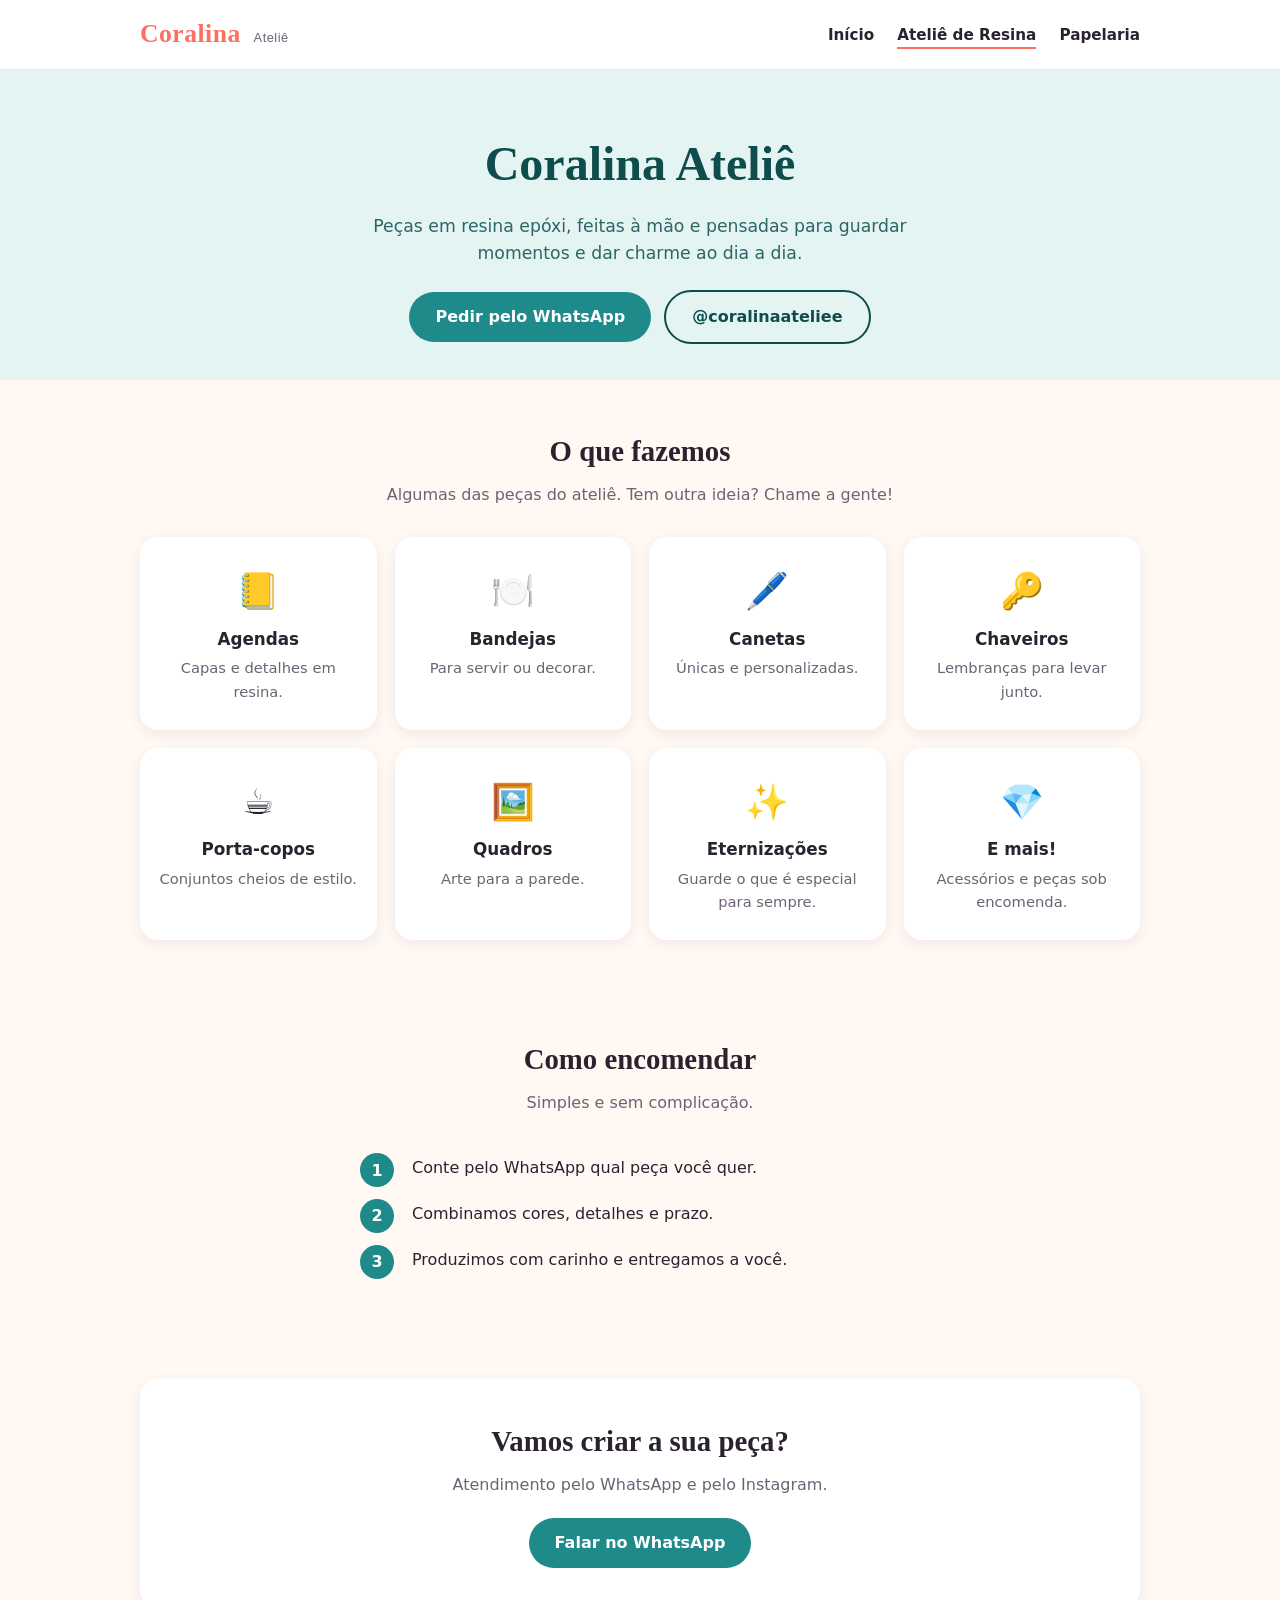
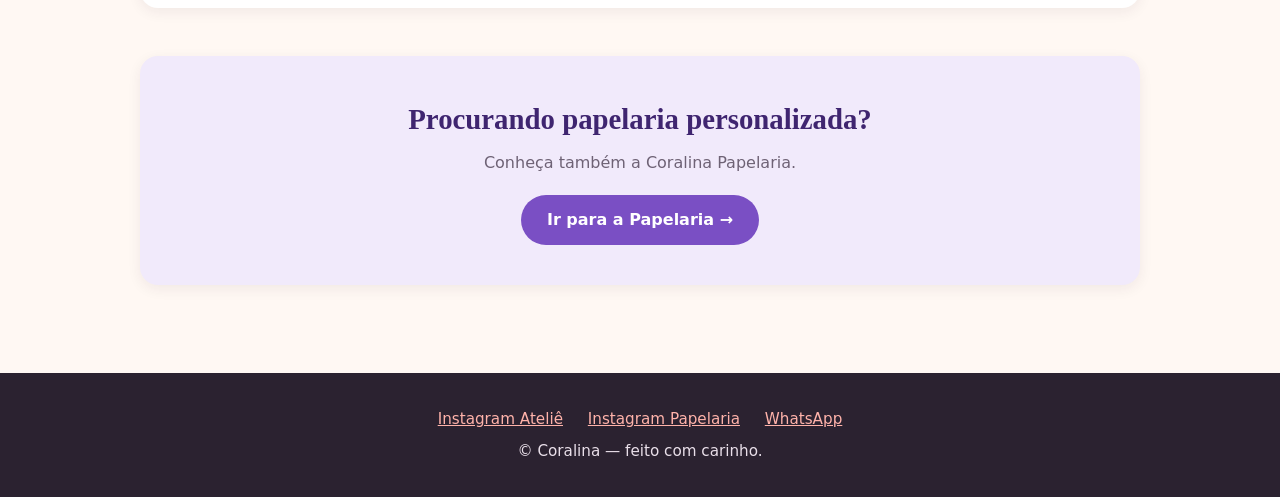
==== atelie.html @ a367f8ff "Site v.1" ====
<!DOCTYPE html>
<html lang="pt-BR">
<head>
  <meta charset="UTF-8">
  <meta name="viewport" content="width=device-width, initial-scale=1">
  <title>Coralina Ateliê — Peças em Resina Epóxi</title>
  <meta name="description" content="Peças em resina epóxi feitas à mão: agendas, bandejas, canetas, chaveiros, porta-copos, quadros e eternizações.">
  <link rel="stylesheet" href="style.css">
</head>
<body class="theme-resin">
  <header class="site">
    <div class="wrap">
      <a class="logo" href="index.html">Coralina <small>Ateliê</small></a>
      <nav>
        <a href="index.html">Início</a>
        <a href="atelie.html" class="active">Ateliê de Resina</a>
        <a href="papelaria.html">Papelaria</a>
      </nav>
    </div>
  </header>

  <div class="page-hero">
    <div class="wrap">
      <h1>Coralina Ateliê</h1>
      <p>Peças em resina epóxi, feitas à mão e pensadas para guardar momentos e dar charme ao dia a dia.</p>
      <a class="btn" href="https://wa.me/558299960787?text=Ol%C3%A1!%20Vim%20pelo%20site%20e%20quero%20fazer%20um%20or%C3%A7amento%20de%20pe%C3%A7a%20em%20resina." target="_blank" rel="noopener">Pedir pelo WhatsApp</a>
      <a class="btn outline" href="https://www.instagram.com/coralinaateliee" target="_blank" rel="noopener">@coralinaateliee</a>
    </div>
  </div>

  <main class="wrap">
    <section class="block">
      <h2>O que fazemos</h2>
      <p class="lead">Algumas das peças do ateliê. Tem outra ideia? Chame a gente!</p>
      <div class="grid">
        <div class="item"><span class="emoji">📒</span><h3>Agendas</h3><p>Capas e detalhes em resina.</p></div>
        <div class="item"><span class="emoji">🍽️</span><h3>Bandejas</h3><p>Para servir ou decorar.</p></div>
        <div class="item"><span class="emoji">🖊️</span><h3>Canetas</h3><p>Únicas e personalizadas.</p></div>
        <div class="item"><span class="emoji">🔑</span><h3>Chaveiros</h3><p>Lembranças para levar junto.</p></div>
        <div class="item"><span class="emoji">☕</span><h3>Porta-copos</h3><p>Conjuntos cheios de estilo.</p></div>
        <div class="item"><span class="emoji">🖼️</span><h3>Quadros</h3><p>Arte para a parede.</p></div>
        <div class="item"><span class="emoji">✨</span><h3>Eternizações</h3><p>Guarde o que é especial para sempre.</p></div>
        <div class="item"><span class="emoji">💎</span><h3>E mais!</h3><p>Acessórios e peças sob encomenda.</p></div>
      </div>
    </section>

    <section class="block">
      <h2>Como encomendar</h2>
      <p class="lead">Simples e sem complicação.</p>
      <ol class="steps">
        <li>Conte pelo WhatsApp qual peça você quer.</li>
        <li>Combinamos cores, detalhes e prazo.</li>
        <li>Produzimos com carinho e entregamos a você.</li>
      </ol>
    </section>

    <section class="block">
      <div class="cta">
        <h2>Vamos criar a sua peça?</h2>
        <p>Atendimento pelo WhatsApp e pelo Instagram.</p>
        <a class="btn" href="https://wa.me/558299960787" target="_blank" rel="noopener">Falar no WhatsApp</a>
      </div>
    </section>

    <section class="block" style="padding-top:0">
      <div class="cta" style="background:var(--paper-soft)">
        <h2 style="color:#3f2570">Procurando papelaria personalizada?</h2>
        <p>Conheça também a Coralina Papelaria.</p>
        <a class="btn" style="background:var(--paper)" href="papelaria.html">Ir para a Papelaria →</a>
      </div>
    </section>
  </main>

  <footer class="site">
    <div class="links">
      <a href="https://www.instagram.com/coralinaateliee" target="_blank" rel="noopener">Instagram Ateliê</a>
      <a href="https://www.instagram.com/coralinapapelaria" target="_blank" rel="noopener">Instagram Papelaria</a>
      <a href="https://wa.me/558299960787" target="_blank" rel="noopener">WhatsApp</a>
    </div>
    <p>© Coralina — feito com carinho.</p>
  </footer>
</body>
</html>
---- style.css ----
:root {
  --coral: #ff6f61;
  --coral-dark: #d94f43;
  --sand: #fff8f3;
  --ink: #2b2230;
  --muted: #6e6275;
  /* Ateliê (resina) */
  --resin: #1f8a8a;
  --resin-soft: #e3f4f2;
  /* Papelaria */
  --paper: #7a4fc4;
  --paper-soft: #f1eafb;
  --radius: 18px;
}

* { box-sizing: border-box; margin: 0; padding: 0; }

body {
  font-family: "Segoe UI", system-ui, -apple-system, Roboto, sans-serif;
  background: var(--sand);
  color: var(--ink);
  line-height: 1.6;
}

a { color: inherit; }

.wrap { max-width: 1040px; margin: 0 auto; padding: 0 20px; }

/* Header */
header.site {
  background: #fff;
  border-bottom: 1px solid #f0e3da;
  position: sticky;
  top: 0;
  z-index: 10;
}
header.site .wrap {
  display: flex;
  align-items: center;
  justify-content: space-between;
  gap: 16px;
  padding-top: 14px;
  padding-bottom: 14px;
  flex-wrap: wrap;
}
.logo {
  font-family: Georgia, "Times New Roman", serif;
  font-size: 1.6rem;
  font-weight: 700;
  color: var(--coral);
  text-decoration: none;
  letter-spacing: .5px;
}
.logo small { color: var(--muted); font-size: .8rem; font-weight: 400; font-family: "Segoe UI", sans-serif; margin-left: 6px; }
nav a {
  text-decoration: none;
  margin-left: 18px;
  font-weight: 600;
  font-size: .95rem;
  padding-bottom: 3px;
  border-bottom: 2px solid transparent;
}
nav a:hover, nav a.active { border-color: var(--coral); }

/* Hero */
.hero { text-align: center; padding: 64px 0 40px; }
.hero h1 {
  font-family: Georgia, serif;
  font-size: clamp(2.2rem, 6vw, 3.6rem);
  line-height: 1.15;
  margin-bottom: 14px;
}
.hero h1 span { color: var(--coral); }
.hero p { color: var(--muted); max-width: 560px; margin: 0 auto; font-size: 1.1rem; }

/* Cards de escolha */
.choose { display: grid; grid-template-columns: repeat(auto-fit, minmax(300px, 1fr)); gap: 24px; padding: 20px 0 64px; }
.card-big {
  display: block;
  text-decoration: none;
  border-radius: var(--radius);
  padding: 36px 30px;
  min-height: 300px;
  position: relative;
  overflow: hidden;
  transition: transform .2s, box-shadow .2s;
  box-shadow: 0 6px 20px rgba(60, 30, 50, .08);
}
.card-big:hover { transform: translateY(-4px); box-shadow: 0 12px 28px rgba(60, 30, 50, .14); }
.card-big .emoji { font-size: 2.6rem; display: block; margin-bottom: 10px; }
.card-big h2 { font-family: Georgia, serif; font-size: 1.7rem; margin-bottom: 8px; }
.card-big p { margin-bottom: 18px; }
.card-big .go { font-weight: 700; }
.card-big::after {
  content: "";
  position: absolute;
  right: -50px; bottom: -50px;
  width: 190px; height: 190px;
  border-radius: 50%;
  opacity: .25;
}
.card-resin { background: var(--resin-soft); color: #0f4d4d; }
.card-resin::after { background: var(--resin); }
.card-paper { background: var(--paper-soft); color: #3f2570; }
.card-paper::after { background: var(--paper); }

/* Páginas internas */
.page-hero { padding: 56px 0 36px; text-align: center; }
.page-hero h1 { font-family: Georgia, serif; font-size: clamp(2rem, 5vw, 3rem); margin-bottom: 10px; }
.page-hero p { max-width: 600px; margin: 0 auto 22px; color: var(--muted); font-size: 1.08rem; }
.theme-resin .page-hero { background: var(--resin-soft); color: #0f4d4d; }
.theme-resin .page-hero p { color: #2d6666; }
.theme-paper .page-hero { background: var(--paper-soft); color: #3f2570; }
.theme-paper .page-hero p { color: #5d4590; }

.btn {
  display: inline-block;
  text-decoration: none;
  font-weight: 700;
  padding: 12px 26px;
  border-radius: 999px;
  color: #fff;
  background: var(--coral);
  transition: background .2s;
}
.btn:hover { background: var(--coral-dark); }
.theme-resin .btn { background: var(--resin); }
.theme-resin .btn:hover { background: #166a6a; }
.theme-paper .btn { background: var(--paper); }
.theme-paper .btn:hover { background: #5f3aa3; }
.btn.outline { background: transparent; border: 2px solid currentColor; color: inherit; margin-left: 8px; }
.btn.outline:hover { background: rgba(0,0,0,.06); }

section.block { padding: 48px 0; }
section.block h2 { font-family: Georgia, serif; font-size: 1.8rem; margin-bottom: 8px; text-align: center; }
section.block .lead { text-align: center; color: var(--muted); margin-bottom: 30px; }

.grid { display: grid; grid-template-columns: repeat(auto-fill, minmax(200px, 1fr)); gap: 18px; }
.item {
  background: #fff;
  border-radius: var(--radius);
  padding: 26px 18px;
  text-align: center;
  box-shadow: 0 4px 14px rgba(60, 30, 50, .07);
}
.item .emoji { font-size: 2.2rem; display: block; margin-bottom: 6px; }
.item h3 { font-size: 1.05rem; margin-bottom: 4px; }
.item p { color: var(--muted); font-size: .92rem; }

.steps { list-style: none; counter-reset: s; max-width: 560px; margin: 0 auto; }
.steps li { counter-increment: s; padding: 10px 0 10px 52px; position: relative; }
.steps li::before {
  content: counter(s);
  position: absolute; left: 0; top: 8px;
  width: 34px; height: 34px; border-radius: 50%;
  background: var(--coral); color: #fff; font-weight: 700;
  display: grid; place-items: center;
}
.theme-resin .steps li::before { background: var(--resin); }
.theme-paper .steps li::before { background: var(--paper); }

.cta { background: #fff; border-radius: var(--radius); text-align: center; padding: 40px 20px; box-shadow: 0 4px 14px rgba(60,30,50,.07); }
.cta h2 { margin-bottom: 8px; }
.cta p { color: var(--muted); margin-bottom: 20px; }

footer.site { background: var(--ink); color: #e9dfe9; text-align: center; padding: 34px 0; margin-top: 40px; font-size: .95rem; }
footer.site a { color: #ffb3aa; }
footer.site .links { margin-bottom: 8px; }
footer.site .links a { margin: 0 10px; }
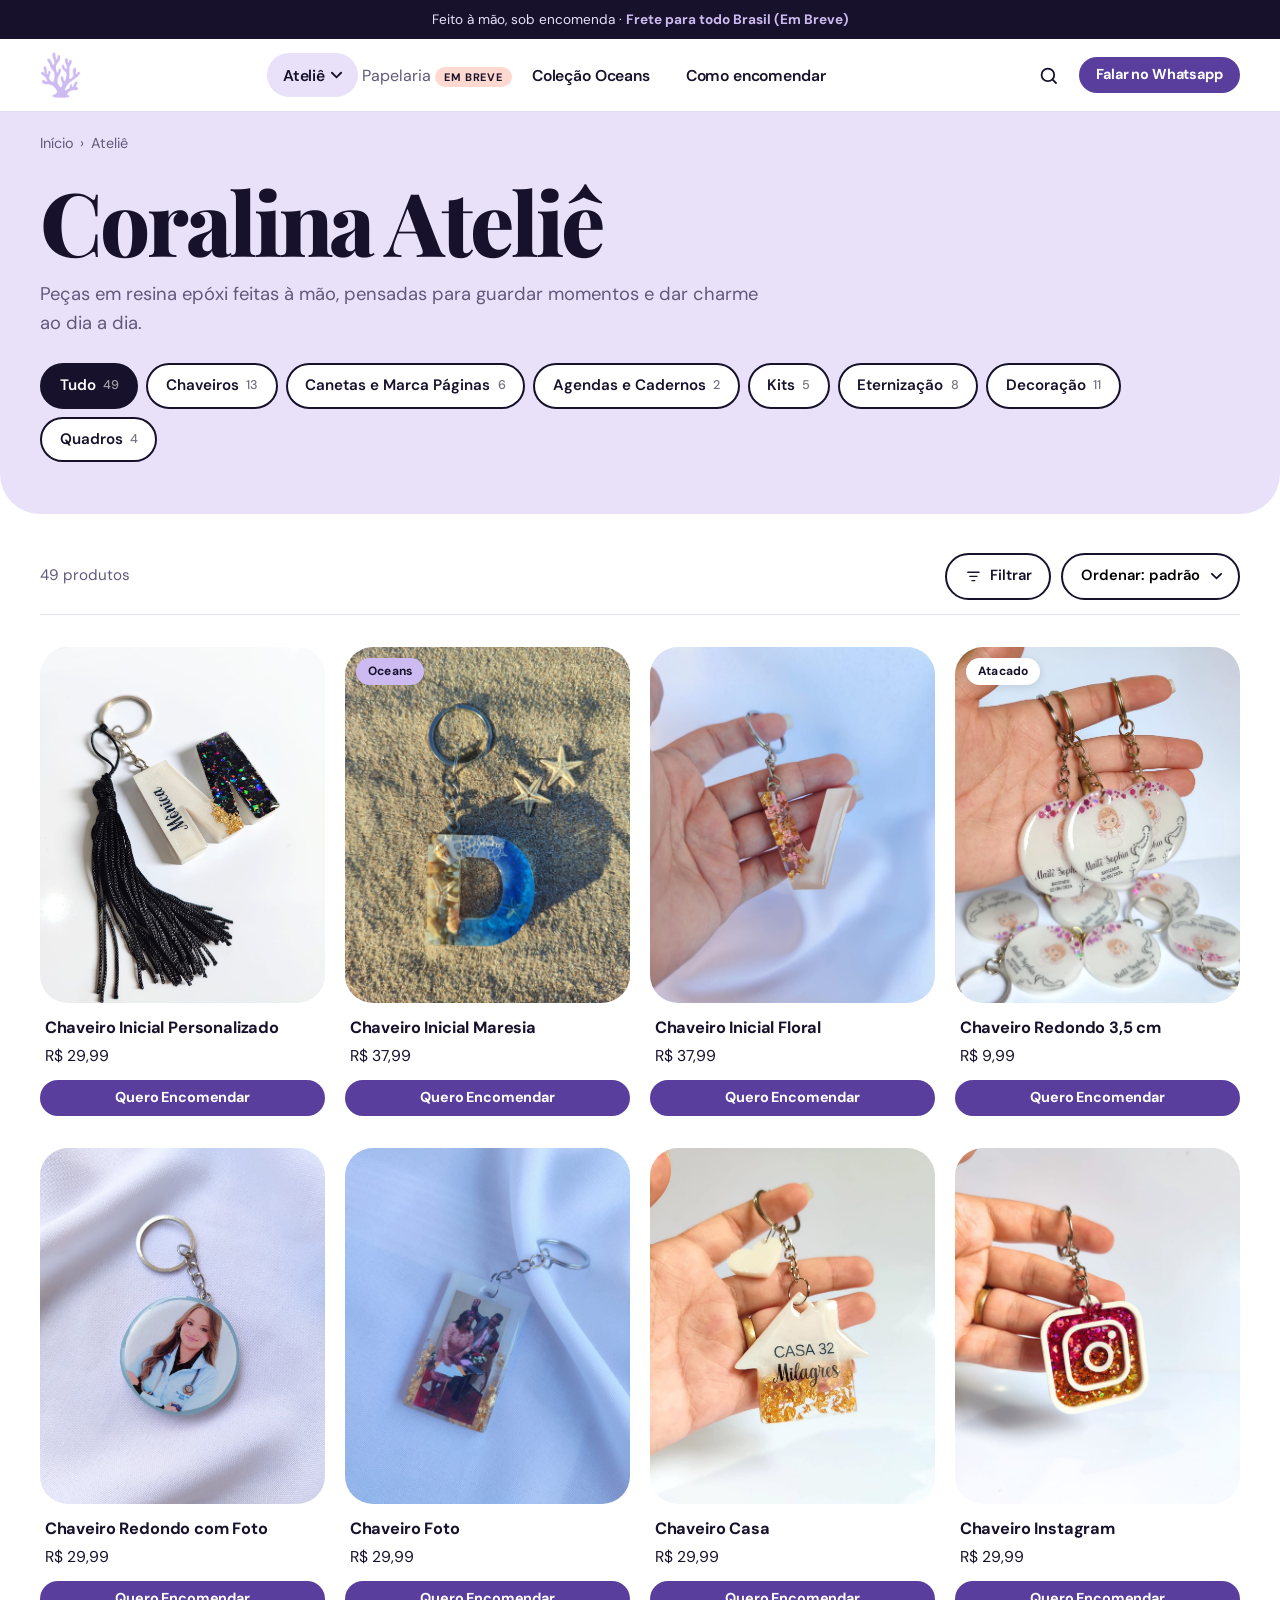
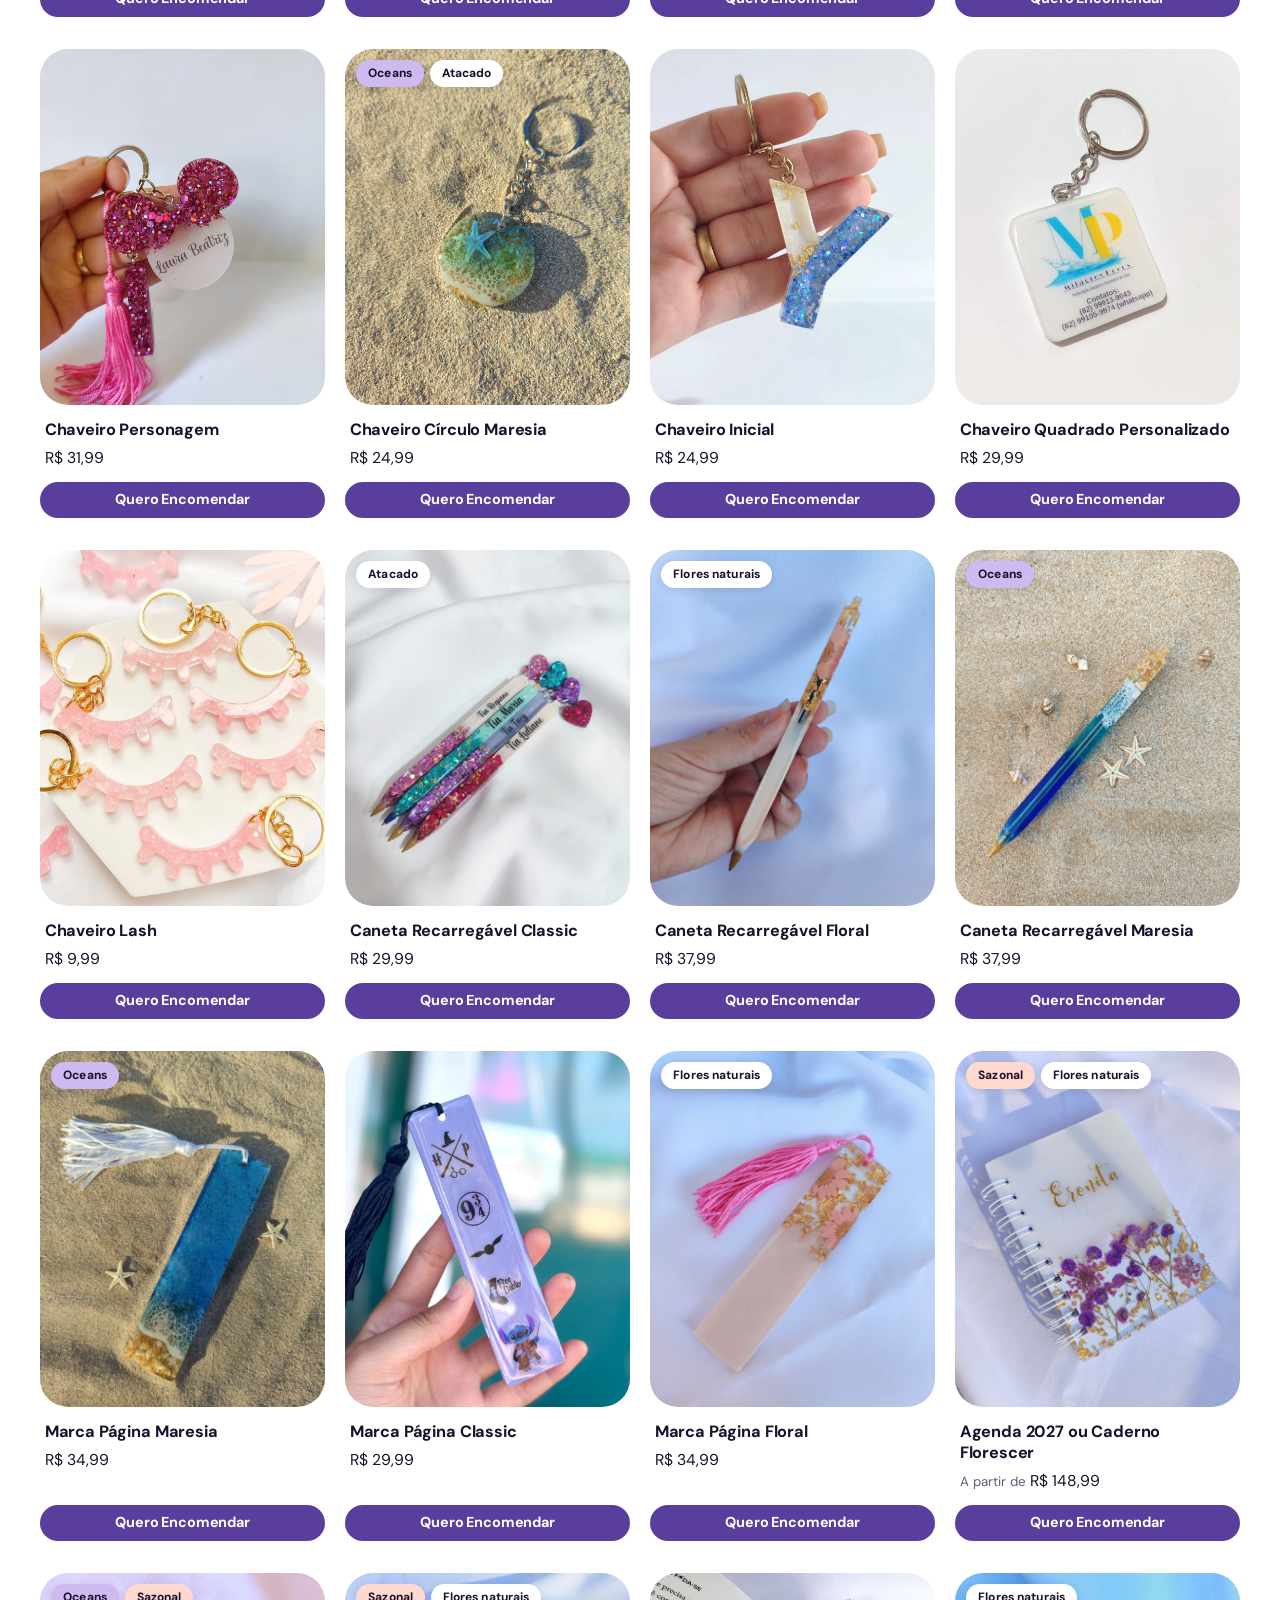
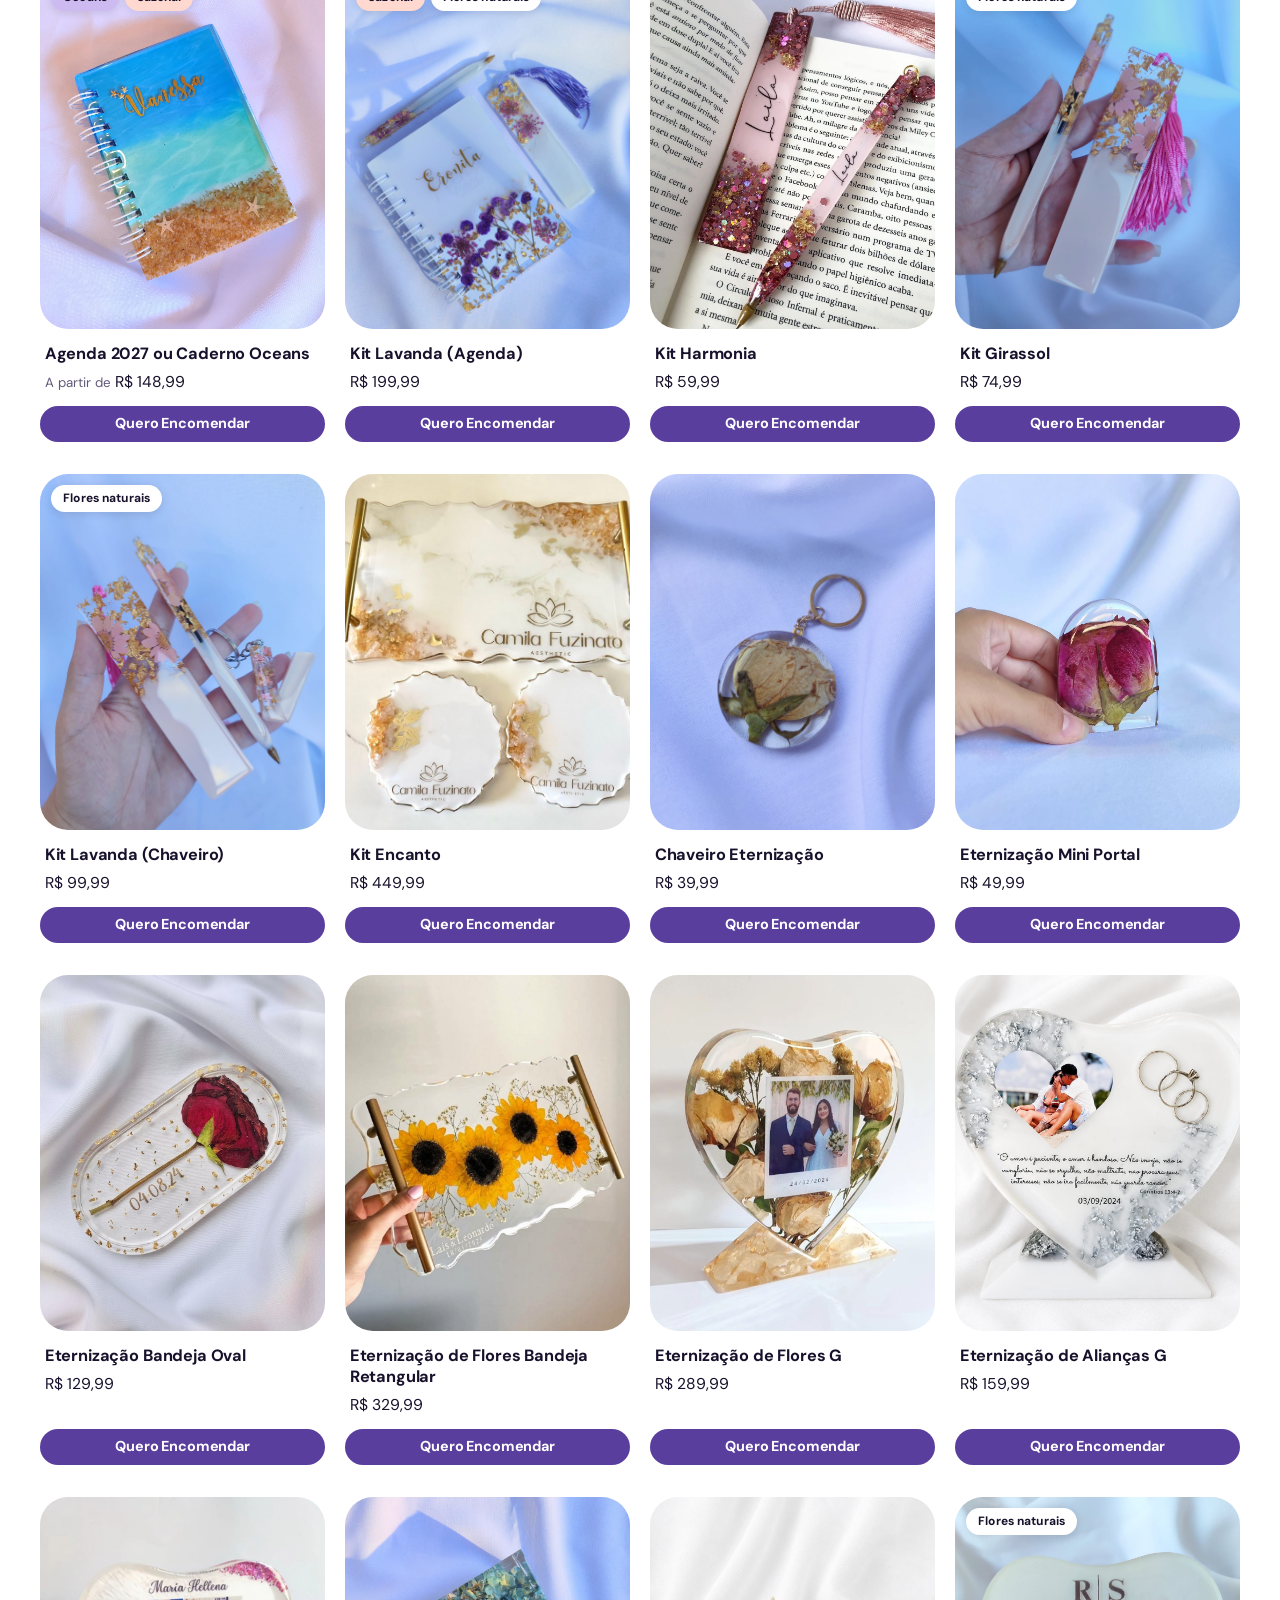
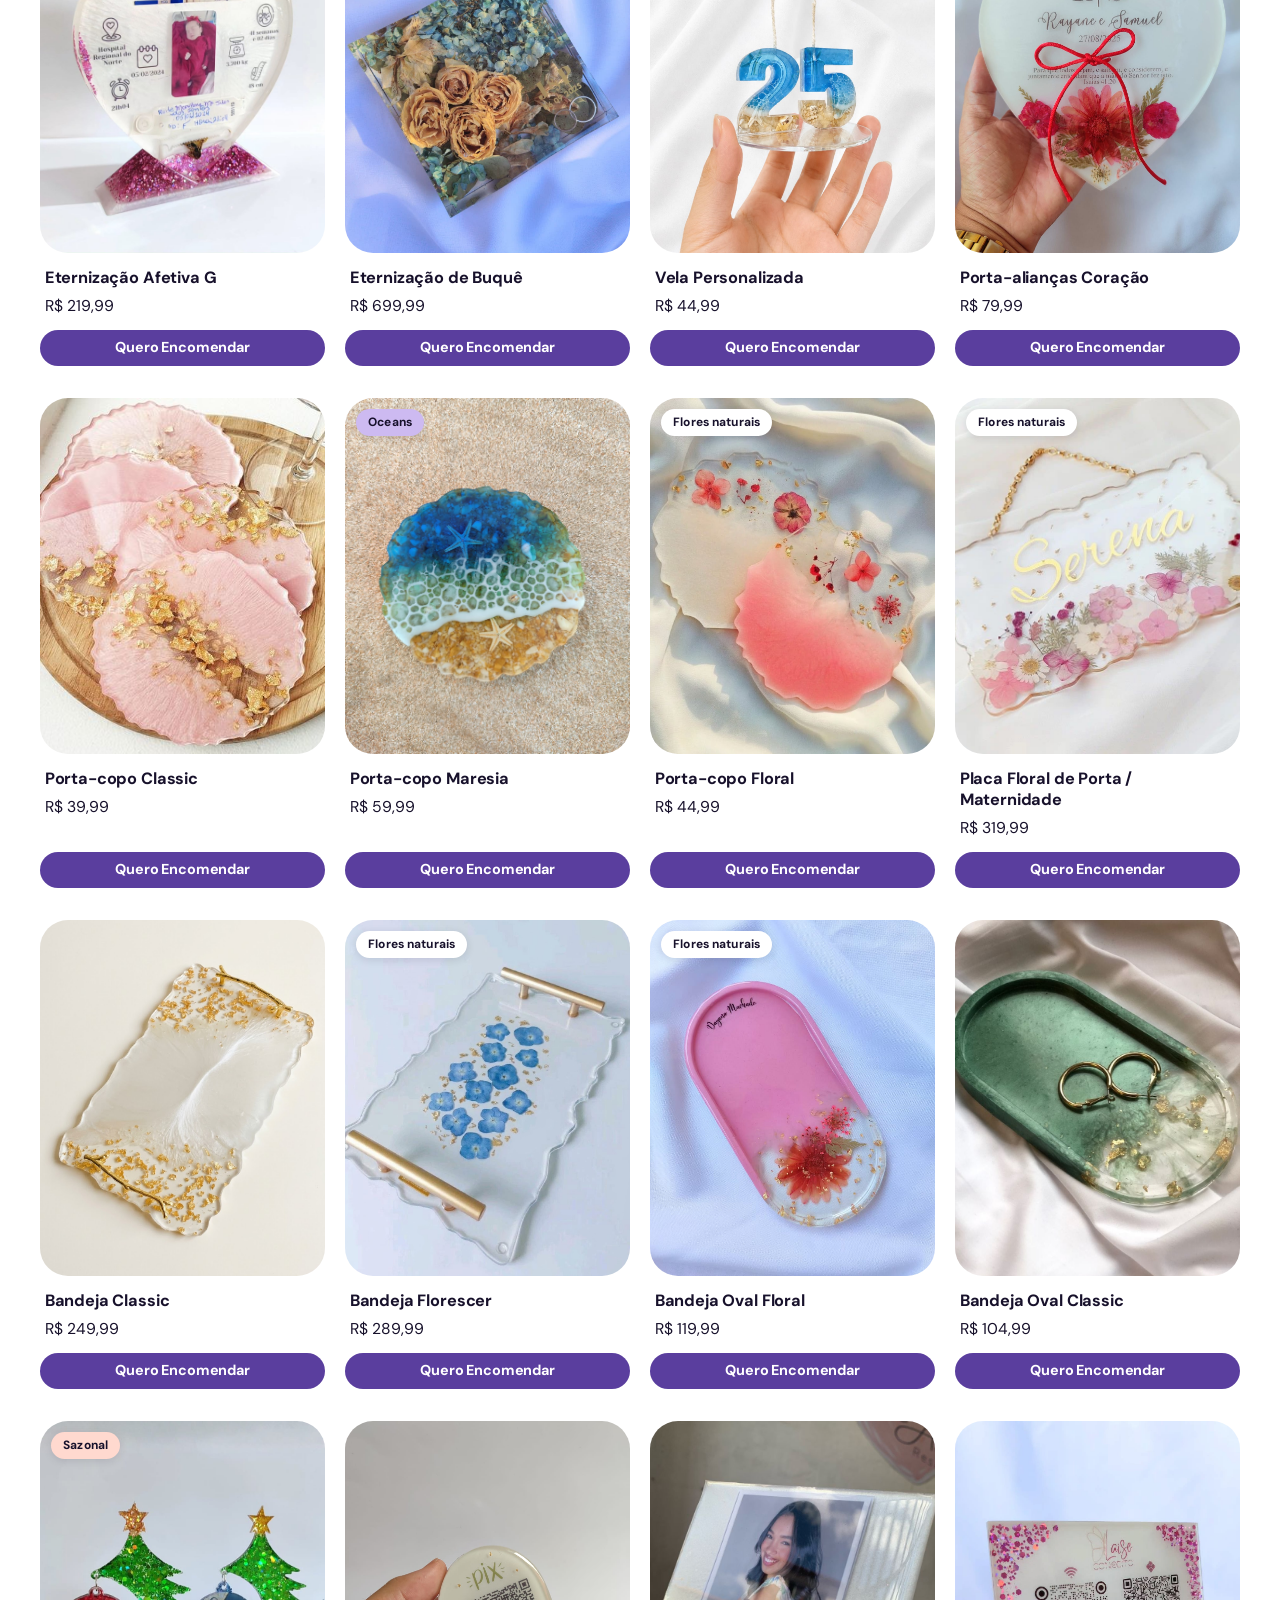
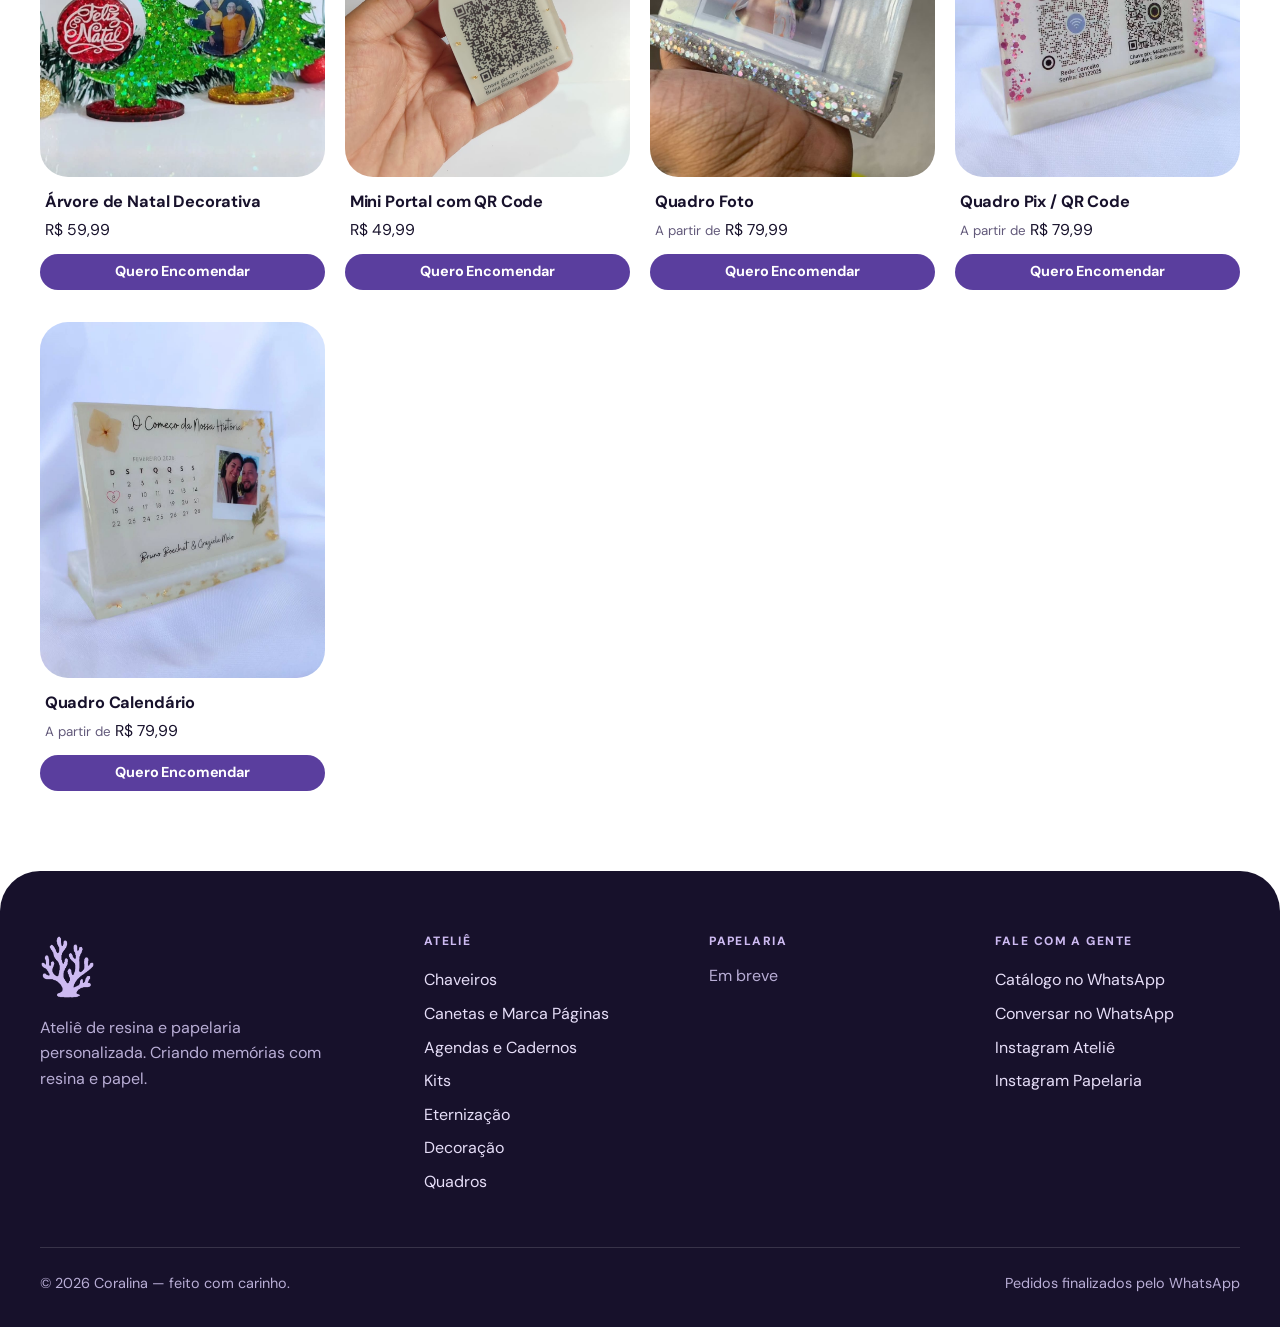
==== commit 345a09e8: "Site v2" ====
--- a/atelie.html
+++ b/atelie.html
@@ -4,80 +4,67 @@
   <meta charset="UTF-8">
   <meta name="viewport" content="width=device-width, initial-scale=1">
   <title>Coralina Ateliê — Peças em Resina Epóxi</title>
-  <meta name="description" content="Peças em resina epóxi feitas à mão: agendas, bandejas, canetas, chaveiros, porta-copos, quadros e eternizações.">
-  <link rel="stylesheet" href="style.css">
+  <meta name="description" content="Peças em resina epóxi feitas à mão: chaveiros, canetas, agendas, bandejas, porta-copos, quadros e eternizações.">
+  <meta property="og:type" content="website">
+  <meta property="og:title" content="Coralina Ateliê — Peças em Resina Epóxi">
+  <meta property="og:image" content="https://coralina.art.br/assets/img/brand/coral@3x.png">
+  <link rel="icon" type="image/png" href="assets/img/brand/favicon.png">
+  <link rel="preconnect" href="https://fonts.googleapis.com">
+  <link rel="preconnect" href="https://fonts.gstatic.com" crossorigin>
+  <link href="https://fonts.googleapis.com/css2?family=DM+Sans:wght@400;500;600;700&family=Mrs+Saint+Delafield&family=Playfair+Display:wght@700;800;900&display=swap" rel="stylesheet">
+  <link rel="stylesheet" href="assets/css/style.css">
 </head>
-<body class="theme-resin">
-  <header class="site">
+<body class="theme-atelie" data-page="loja" data-loja="atelie">
+  <div id="site-header"></div>
+
+  <main>
+    <div class="coll-band">
+      <div class="wrap">
+        <nav class="breadcrumb" id="breadcrumb" aria-label="Você está em"></nav>
+        <div class="coll-hero">
+          <h1 id="coll-title" data-titulo="Coralina Ateliê — Peças em Resina Epóxi">Coralina Ateliê</h1>
+          <p id="coll-intro"></p>
+          <div class="pills" id="pills"></div>
+        </div>
+      </div>
+    </div>
+
     <div class="wrap">
-      <a class="logo" href="index.html">Coralina <small>Ateliê</small></a>
-      <nav>
-        <a href="index.html">Início</a>
-        <a href="atelie.html" class="active">Ateliê de Resina</a>
-        <a href="papelaria.html">Papelaria</a>
-      </nav>
+      <div class="toolbar">
+        <span class="count" id="count" aria-live="polite"></span>
+        <div class="toolbar-actions">
+          <button class="filter-btn" id="filter-open" aria-controls="filters">Filtrar <span class="n" id="filter-n" hidden>0</span></button>
+          <label class="sr-only" for="sort">Ordenar por</label>
+          <select class="select" id="sort">
+            <option value="">Ordenar: padrão</option>
+            <option value="menor">Menor preço</option>
+            <option value="maior">Maior preço</option>
+            <option value="nome">Nome (A–Z)</option>
+          </select>
+        </div>
+      </div>
+      <div class="grid" id="grid"></div>
     </div>
-  </header>
-
-  <div class="page-hero">
-    <div class="wrap">
-      <h1>Coralina Ateliê</h1>
-      <p>Peças em resina epóxi, feitas à mão e pensadas para guardar momentos e dar charme ao dia a dia.</p>
-      <a class="btn" href="https://wa.me/558299960787?text=Ol%C3%A1!%20Vim%20pelo%20site%20e%20quero%20fazer%20um%20or%C3%A7amento%20de%20pe%C3%A7a%20em%20resina." target="_blank" rel="noopener">Pedir pelo WhatsApp</a>
-      <a class="btn outline" href="https://www.instagram.com/coralinaateliee" target="_blank" rel="noopener">@coralinaateliee</a>
-    </div>
-  </div>
-
-  <main class="wrap">
-    <section class="block">
-      <h2>O que fazemos</h2>
-      <p class="lead">Algumas das peças do ateliê. Tem outra ideia? Chame a gente!</p>
-      <div class="grid">
-        <div class="item"><span class="emoji">📒</span><h3>Agendas</h3><p>Capas e detalhes em resina.</p></div>
-        <div class="item"><span class="emoji">🍽️</span><h3>Bandejas</h3><p>Para servir ou decorar.</p></div>
-        <div class="item"><span class="emoji">🖊️</span><h3>Canetas</h3><p>Únicas e personalizadas.</p></div>
-        <div class="item"><span class="emoji">🔑</span><h3>Chaveiros</h3><p>Lembranças para levar junto.</p></div>
-        <div class="item"><span class="emoji">☕</span><h3>Porta-copos</h3><p>Conjuntos cheios de estilo.</p></div>
-        <div class="item"><span class="emoji">🖼️</span><h3>Quadros</h3><p>Arte para a parede.</p></div>
-        <div class="item"><span class="emoji">✨</span><h3>Eternizações</h3><p>Guarde o que é especial para sempre.</p></div>
-        <div class="item"><span class="emoji">💎</span><h3>E mais!</h3><p>Acessórios e peças sob encomenda.</p></div>
-      </div>
-    </section>
-
-    <section class="block">
-      <h2>Como encomendar</h2>
-      <p class="lead">Simples e sem complicação.</p>
-      <ol class="steps">
-        <li>Conte pelo WhatsApp qual peça você quer.</li>
-        <li>Combinamos cores, detalhes e prazo.</li>
-        <li>Produzimos com carinho e entregamos a você.</li>
-      </ol>
-    </section>
-
-    <section class="block">
-      <div class="cta">
-        <h2>Vamos criar a sua peça?</h2>
-        <p>Atendimento pelo WhatsApp e pelo Instagram.</p>
-        <a class="btn" href="https://wa.me/558299960787" target="_blank" rel="noopener">Falar no WhatsApp</a>
-      </div>
-    </section>
-
-    <section class="block" style="padding-top:0">
-      <div class="cta" style="background:var(--paper-soft)">
-        <h2 style="color:#3f2570">Procurando papelaria personalizada?</h2>
-        <p>Conheça também a Coralina Papelaria.</p>
-        <a class="btn" style="background:var(--paper)" href="papelaria.html">Ir para a Papelaria →</a>
-      </div>
-    </section>
   </main>
 
-  <footer class="site">
-    <div class="links">
-      <a href="https://www.instagram.com/coralinaateliee" target="_blank" rel="noopener">Instagram Ateliê</a>
-      <a href="https://www.instagram.com/coralinapapelaria" target="_blank" rel="noopener">Instagram Papelaria</a>
-      <a href="https://wa.me/558299960787" target="_blank" rel="noopener">WhatsApp</a>
+  <div class="scrim" id="scrim" data-close-filters></div>
+  <aside class="filters" id="filters" aria-label="Filtros">
+    <div class="filters-head"><h2>Filtrar</h2><button class="icon-btn" data-close-filters aria-label="Fechar filtros"><svg viewBox="0 0 24 24" fill="none" stroke="currentColor" stroke-width="2" stroke-linecap="round"><path d="M6 6l12 12M18 6L6 18"/></svg></button></div>
+    <div class="filters-body">
+      <fieldset><legend>Características</legend><div id="f-tags"></div></fieldset>
+      <fieldset><legend>Preço</legend>
+        <label class="check"><input type="radio" name="preco" value=""> Todos</label>
+        <label class="check"><input type="radio" name="preco" value="com"> Com preço</label>
+        <label class="check"><input type="radio" name="preco" value="encomenda"> Sob encomenda</label>
+      </fieldset>
     </div>
-    <p>© Coralina — feito com carinho.</p>
-  </footer>
+    <div class="filters-foot"><button class="btn btn--outline" id="f-clear">Limpar</button><button class="btn" data-close-filters>Ver produtos</button></div>
+  </aside>
+
+  <div id="site-footer"></div>
+  <noscript><p style="padding:2rem;text-align:center">Ative o JavaScript para ver o catálogo, ou acesse <a href="https://wa.me/c/558299960787">nosso catálogo no WhatsApp</a>.</p></noscript>
+  <script src="data/catalogo.js"></script>
+  <script src="assets/js/layout.js"></script>
+  <script src="assets/js/loja.js"></script>
 </body>
 </html>
--- a/assets/css/style.css
+++ b/assets/css/style.css
@@ -0,0 +1,398 @@
+/* ==========================================================================
+   Coralina — estilos do site
+   Linguagem visual: Aardvark Book Club (tipografia grande e apertada, cantos
+   bem arredondados, botões em pílula, blocos de cor).
+   Paleta e fontes: identidade da Coralina (coral lilás do logo, preto, serifa
+   + manuscrita). Para trocar cores/fontes, mexa só nas variáveis em :root.
+   Sumário: 1 Base · 2 Botões · 3 Header · 4 Busca · 5 Footer · 6 Home
+            7 Loja/coleção · 8 Cards · 9 Produto · 10 Utilitários
+   ========================================================================== */
+
+/* ---------- 1. BASE ---------- */
+:root {
+  /* Paleta (extraída do logo) */
+  --lilac: #cdbaf1;          /* coral do logo */
+  --lilac-soft: #e9e1fa;
+  --lilac-pale: #f6f2ff;
+  --violet: #5a3e9e;         /* botões, links, textos de destaque */
+  --violet-dark: #3f2a7a;
+  --ink: #17112b;            /* texto (o logo usa preto) */
+  --muted: #62597a;
+  --coral: #ff8f7a;          /* toque quente, nome da marca */
+  --peach: #ffd9cf;
+  --peach-soft: #fff0eb;
+  --white: #fff;
+  --line: #e4dcf5;
+
+  /* Fontes */
+  --font-display: "Playfair Display", Georgia, "Times New Roman", serif;   /* títulos (serifa do logo) */
+  --font-body: "DM Sans", system-ui, -apple-system, "Segoe UI", sans-serif;
+  --font-script: "Mrs Saint Delafield", "Brush Script MT", cursive;         /* assinatura (manuscrita do logo) */
+
+  --radius-s: 1rem;
+  --radius: 1.75rem;
+  --radius-l: 2.5rem;
+  --pill: 999px;
+  --header-h: 4.5rem;
+  --gutter: clamp(1rem, 4vw, 2.5rem);
+  --maxw: 1320px;
+  --shadow: 0 10px 30px rgba(63, 42, 122, .10);
+}
+
+*, *::before, *::after { box-sizing: border-box; }
+html { scroll-behavior: smooth; -webkit-text-size-adjust: 100%; }
+body {
+  margin: 0;
+  font-family: var(--font-body);
+  font-size: 1rem;
+  line-height: 1.6;
+  color: var(--ink);
+  background: var(--white);
+  -webkit-font-smoothing: antialiased;
+}
+img { display: block; max-width: 100%; height: auto; }
+a { color: inherit; }
+button { font: inherit; color: inherit; cursor: pointer; }
+h1, h2, h3, h4 { font-family: var(--font-display); font-weight: 800; line-height: 1.05; letter-spacing: -.02em; margin: 0; font-variant-numeric: lining-nums; }
+p { margin: 0 0 1em; }
+ul, ol { margin: 0; padding: 0; list-style: none; }
+:focus-visible { outline: 3px solid var(--violet); outline-offset: 3px; border-radius: 6px; }
+.wrap { width: 100%; max-width: var(--maxw); margin: 0 auto; padding: 0 var(--gutter); }
+.sr-only { position: absolute; width: 1px; height: 1px; overflow: hidden; clip: rect(0 0 0 0); white-space: nowrap; }
+.script { font-family: var(--font-script); font-weight: 400; letter-spacing: 0; color: var(--violet); }
+.eyebrow { font-size: .8rem; font-weight: 700; letter-spacing: .12em; text-transform: uppercase; color: var(--violet); }
+[hidden] { display: none !important; }
+@media (prefers-reduced-motion: reduce) { * { animation: none !important; transition: none !important; scroll-behavior: auto !important; } }
+
+/* ---------- 2. BOTÕES (pílula; o fundo "cresce" no hover, como no Aardvark) ---------- */
+.btn {
+  --bg: var(--violet); --fg: var(--white); --bg-hover: var(--ink);
+  position: relative; isolation: isolate; overflow: hidden;
+  display: inline-flex; align-items: center; justify-content: center; gap: .55em;
+  padding: .95em 1.8em; border: 0; border-radius: var(--pill);
+  background: var(--bg); color: var(--fg);
+  font-weight: 700; font-size: 1rem; letter-spacing: -.01em; line-height: 1.1;
+  text-decoration: none; text-align: center;
+  transition: color .25s, transform .25s;
+}
+.btn::before {
+  content: ""; position: absolute; inset: 0; z-index: -1; background: var(--bg-hover);
+  border-radius: inherit; transform: translateY(101%); transition: transform .3s cubic-bezier(.2,.8,.2,1);
+}
+.btn:hover::before, .btn:focus-visible::before { transform: translateY(0); }
+.btn:hover { transform: translateY(-1px); }
+.btn svg { width: 1.15em; height: 1.15em; flex: none; }
+.btn--lilac { --bg: var(--lilac); --fg: var(--ink); --bg-hover: var(--violet); }
+.btn--lilac:hover { color: var(--white); }
+.btn--ink { --bg: var(--ink); --bg-hover: var(--violet); }
+.btn--white { --bg: var(--white); --fg: var(--ink); --bg-hover: var(--ink); }
+.btn--white:hover { color: var(--white); }
+.btn--outline { --bg: transparent; --fg: var(--ink); --bg-hover: var(--ink); box-shadow: inset 0 0 0 2px var(--ink); }
+.btn--outline:hover { color: var(--white); }
+.btn--sm { padding: .7em 1.2em; font-size: .9rem; }
+.btn--block { display: flex; width: 100%; }
+.link-arrow { font-weight: 700; text-decoration: none; border-bottom: 2px solid currentColor; padding-bottom: 1px; }
+.link-arrow:hover { color: var(--violet); }
+
+/* ---------- 3. HEADER (estrutura de loja: faixa de aviso, nav com mega-menu, busca) ---------- */
+.topbar { background: var(--ink); color: var(--lilac-soft); font-size: .85rem; text-align: center; padding: .55rem var(--gutter); }
+.topbar strong { color: var(--lilac); font-weight: 700; }
+.site-header { position: sticky; top: 0; z-index: 50; background: rgba(255,255,255,.94); backdrop-filter: blur(10px); border-bottom: 1px solid var(--line); min-height: var(--header-h); }
+.site-header .bar { display: flex; align-items: center; justify-content: space-between; gap: 1rem; min-height: var(--header-h); }
+.brand { display: inline-flex; align-items: center; flex: none; }
+.brand img { height: 3rem; width: auto; transition: transform .3s; }
+.brand:hover img { transform: rotate(-6deg) scale(1.05); }
+.nav { display: flex; align-items: stretch; align-self: stretch; gap: .25rem; }
+.nav > li { position: static; display: flex; align-items: center; }
+.nav a.nav-link, .nav button.nav-link {
+  display: inline-flex; align-items: center; gap: .35rem; background: none; border: 0;
+  padding: .6rem 1rem; border-radius: var(--pill); font-weight: 600; font-size: .98rem; text-decoration: none;
+  letter-spacing: -.01em;
+}
+.nav .nav-link:hover, .nav .nav-link[aria-current="page"], .nav .has-mega:hover > .nav-link { background: var(--lilac-soft); }
+.nav .chev { width: .7em; height: .7em; transition: transform .2s; }
+.has-mega:hover .chev, .has-mega:focus-within .chev { transform: rotate(180deg); }
+.header-actions { display: flex; align-items: center; gap: .5rem; }
+.icon-btn { display: inline-grid; place-items: center; width: 2.75rem; height: 2.75rem; border-radius: 50%; border: 0; background: transparent; transition: background .2s; }
+.icon-btn:hover { background: var(--lilac-soft); }
+.icon-btn svg { width: 1.35rem; height: 1.35rem; }
+.menu-toggle { display: none; }
+
+/* "Em breve" (loja desativada) */
+.soon-tag { display: inline-block; padding: .15rem .6rem; border-radius: var(--pill); background: var(--peach); color: var(--ink); font-size: .68rem; font-weight: 700; letter-spacing: .06em; text-transform: uppercase; line-height: 1.4; }
+.soon-tag--lg { font-size: .8rem; padding: .3rem .9rem; margin-bottom: 1rem; background: var(--white); }
+.nav .nav-link--soon { color: var(--muted); cursor: default; }
+.nav .nav-link--soon:hover { background: none; }
+.drawer .d-link--soon { color: var(--muted); cursor: default; }
+.drawer .d-link--soon .soon-tag { font-size: .75rem; }
+.btn--soon { cursor: default; opacity: .75; }
+.btn--soon::before { display: none; }
+.btn--soon:hover { transform: none; color: var(--ink); }
+.shop-card--soon { cursor: default; }
+.shop-card--soon:hover { transform: none; }
+.shop-card--soon .go { color: var(--muted); }
+.footer-soon { color: #b9aed6; }
+
+/* mega-menu */
+.mega {
+  position: absolute; left: 0; right: 0; top: 100%; background: var(--white);
+  border-bottom: 1px solid var(--line); box-shadow: 0 24px 40px rgba(63,42,122,.10);
+  opacity: 0; visibility: hidden; transform: translateY(-6px);
+  /* pequeno atraso ao fechar: tolera o mouse "escorregando" do link para o menu */
+  transition: opacity .2s .15s, transform .2s .15s, visibility 0s .35s;
+}
+.has-mega:hover > .mega, .has-mega:focus-within > .mega, .has-mega.open > .mega { opacity: 1; visibility: visible; transform: none; transition-delay: 0s; }
+/* ponte invisível entre o link e o menu: o hover nunca "cai" no vão */
+.has-mega > .nav-link { position: relative; }
+.has-mega > .nav-link::after { content: ""; position: absolute; left: 0; right: 0; top: 100%; height: 2rem; }
+.has-mega:not(:hover):not(:focus-within):not(.open) > .nav-link::after { display: none; }
+.mega-inner { display: grid; grid-template-columns: 1fr 1fr 1.6fr; gap: 2rem; padding-top: 2rem; padding-bottom: 2.25rem; }
+.mega h4 { font-family: var(--font-body); font-size: .75rem; letter-spacing: .12em; text-transform: uppercase; color: var(--muted); margin-bottom: .8rem; font-weight: 700; }
+.mega li a { display: block; padding: .3rem 0; text-decoration: none; font-weight: 600; font-size: 1.05rem; }
+.mega li a:hover { color: var(--violet); text-decoration: underline; text-underline-offset: 4px; }
+.mega-tiles { display: grid; grid-template-columns: 1fr 1fr; gap: 1rem; }
+.tile { position: relative; display: block; border-radius: var(--radius-s); overflow: hidden; aspect-ratio: 4/3; background: var(--lilac-soft); text-decoration: none; }
+.tile img { width: 100%; height: 100%; object-fit: cover; transition: transform .5s; }
+.tile:hover img { transform: scale(1.05); }
+.tile span { position: absolute; left: .6rem; bottom: .6rem; background: var(--white); border-radius: var(--pill); padding: .3rem .8rem; font-size: .85rem; font-weight: 700; }
+
+/* menu mobile */
+.drawer { position: fixed; inset: 0; z-index: 90; background: var(--white); overflow-y: auto; transform: translateX(100%); transition: transform .3s; visibility: hidden; }
+.drawer.open { transform: none; visibility: visible; }
+.drawer-head { display: flex; justify-content: space-between; align-items: center; padding: .6rem var(--gutter); min-height: var(--header-h); border-bottom: 1px solid var(--line); }
+.drawer-body { padding: 1rem var(--gutter) 3rem; }
+.drawer details { border-bottom: 1px solid var(--line); }
+.drawer summary, .drawer .d-link { display: flex; justify-content: space-between; align-items: center; padding: 1.1rem 0; font-family: var(--font-display); font-weight: 800; font-size: 1.9rem; letter-spacing: -.02em; list-style: none; cursor: pointer; text-decoration: none; }
+.drawer summary::-webkit-details-marker { display: none; }
+.drawer details[open] summary .chev { transform: rotate(180deg); }
+.drawer details ul { padding: 0 0 1rem; }
+.drawer details li a { display: block; padding: .45rem 0; font-size: 1.1rem; font-weight: 600; text-decoration: none; color: var(--violet-dark); }
+.drawer .btn { margin-top: 1.5rem; }
+
+@media (max-width: 900px) {
+  .nav, .header-actions .btn { display: none; }
+  .menu-toggle { display: inline-grid; }
+  .brand img { height: 2.6rem; }
+}
+
+/* ---------- 4. BUSCA ---------- */
+.search { position: fixed; inset: 0; z-index: 100; background: rgba(23,17,43,.55); display: none; align-items: flex-start; justify-content: center; padding: 6vh 1rem 1rem; }
+.search.open { display: flex; }
+.search-box { width: min(760px, 100%); max-height: 86vh; overflow: auto; background: var(--white); border-radius: var(--radius); padding: 1.25rem; box-shadow: var(--shadow); }
+.search-field { display: flex; align-items: center; gap: .75rem; background: var(--lilac-pale); border-radius: var(--pill); padding: .35rem .5rem .35rem 1.25rem; }
+.search-field svg { width: 1.3rem; height: 1.3rem; flex: none; color: var(--violet); }
+.search-field input { flex: 1; min-width: 0; border: 0; background: transparent; font: inherit; font-size: 1.15rem; padding: .7rem 0; color: var(--ink); }
+.search-field input:focus { outline: none; }
+.search-results { margin-top: 1rem; display: grid; gap: .25rem; }
+.search-results a { display: flex; align-items: center; gap: 1rem; padding: .5rem; border-radius: var(--radius-s); text-decoration: none; }
+.search-results a:hover, .search-results a:focus-visible { background: var(--lilac-pale); }
+.search-results img { width: 3.5rem; height: 4.2rem; object-fit: cover; border-radius: .75rem; background: var(--lilac-soft); }
+.search-results strong { display: block; font-size: 1rem; line-height: 1.25; }
+.search-results small { color: var(--muted); }
+.search-hint { color: var(--muted); padding: .75rem .5rem 0; font-size: .95rem; }
+.chip-row { display: flex; flex-wrap: wrap; gap: .5rem; margin-top: 1rem; }
+
+/* ---------- 5. FOOTER ---------- */
+.site-footer { background: var(--ink); color: #e6def8; margin-top: 5rem; border-radius: var(--radius-l) var(--radius-l) 0 0; padding: 4rem 0 2rem; }
+.footer-top { display: grid; grid-template-columns: 1.4fr repeat(3, 1fr); gap: 2.5rem; }
+.footer-brand img { height: 4rem; margin-bottom: 1rem; }
+.footer-brand p { color: #b9aed6; max-width: 26ch; }
+.site-footer h4 { font-family: var(--font-body); font-size: .75rem; letter-spacing: .12em; text-transform: uppercase; color: var(--lilac); margin-bottom: 1rem; }
+.site-footer li a { display: inline-block; padding: .25rem 0; text-decoration: none; color: #e6def8; }
+.site-footer li a:hover { color: var(--white); text-decoration: underline; text-underline-offset: 4px; }
+.footer-bottom { display: flex; flex-wrap: wrap; justify-content: space-between; gap: 1rem; margin-top: 3rem; padding-top: 1.5rem; border-top: 1px solid rgba(255,255,255,.14); font-size: .9rem; color: #b9aed6; }
+@media (max-width: 800px) { .footer-top { grid-template-columns: 1fr 1fr; } .footer-brand { grid-column: 1 / -1; } }
+
+/* ---------- 6. HOME ---------- */
+.hero { padding: clamp(2.5rem, 7vw, 5.5rem) 0 clamp(2rem, 5vw, 4rem); position: relative; overflow: hidden; }
+.hero-grid { display: grid; grid-template-columns: 1.25fr .75fr; gap: 2rem; align-items: center; }
+.hero h1 { font-size: clamp(3rem, 9vw, 7.2rem); line-height: .95; letter-spacing: -.035em; }
+.hero h1 .script { display: inline-block; font-size: 1.25em; line-height: .7; color: var(--violet); transform: rotate(-3deg); margin: 0 .05em; }
+.hero p.lead { font-size: clamp(1.1rem, 2vw, 1.4rem); color: var(--muted); max-width: 34ch; margin: 1.5rem 0 2rem; letter-spacing: -.01em; }
+.hero-cta { display: flex; flex-wrap: wrap; gap: .75rem; }
+.hero-art { position: relative; display: grid; place-items: center; aspect-ratio: 1; }
+.hero-art::before { content: ""; position: absolute; inset: 6%; border-radius: 48% 52% 55% 45% / 50% 45% 55% 50%; background: var(--lilac-soft); animation: blob 14s ease-in-out infinite alternate; }
+.hero-art img.coral { position: relative; width: 62%; filter: drop-shadow(0 18px 24px rgba(90,62,158,.25)); animation: float 6s ease-in-out infinite; }
+.hero-art .sticker { position: absolute; width: 36%; aspect-ratio: 4/5; object-fit: cover; border-radius: var(--radius-s); border: 6px solid var(--white); box-shadow: var(--shadow); }
+.hero-art .st1 { left: -2%; bottom: 8%; transform: rotate(-8deg); }
+.hero-art .st2 { right: 0; top: 4%; transform: rotate(7deg); }
+@keyframes float { 50% { transform: translateY(-12px) rotate(2deg); } }
+@keyframes blob { to { border-radius: 55% 45% 45% 55% / 45% 55% 45% 55%; transform: rotate(8deg); } }
+@media (max-width: 860px) { .hero-grid { grid-template-columns: 1fr; } .hero-art { max-width: 420px; margin: 0 auto; width: 100%; } }
+
+.section { padding: clamp(3rem, 7vw, 6rem) 0; }
+.section-head { display: flex; flex-wrap: wrap; align-items: end; justify-content: space-between; gap: 1rem; margin-bottom: 2rem; }
+.section-head h2 { font-size: clamp(2.2rem, 5.5vw, 4.2rem); letter-spacing: -.03em; }
+.section-head p { max-width: 44ch; color: var(--muted); margin: .75rem 0 0; font-size: 1.1rem; }
+
+.shops { display: grid; grid-template-columns: 1fr 1fr; gap: 1.25rem; }
+.shop-card { position: relative; display: flex; flex-direction: column; justify-content: space-between; min-height: 30rem; padding: clamp(1.5rem, 3vw, 2.5rem); border-radius: var(--radius-l); text-decoration: none; overflow: hidden; transition: transform .3s; }
+.shop-card:hover { transform: translateY(-6px) rotate(-.4deg); }
+.shop-card--atelie { background: var(--lilac); }
+.shop-card--papelaria { background: var(--peach); }
+.shop-card h3 { font-size: clamp(2.4rem, 5vw, 4rem); letter-spacing: -.03em; margin-bottom: .6rem; }
+.shop-card p { max-width: 32ch; font-size: 1.1rem; }
+.shop-card .go { display: inline-flex; align-items: center; gap: .6rem; font-weight: 700; margin-top: .5rem; }
+.shop-card .go svg { width: 1.2rem; transition: transform .25s; }
+.shop-card:hover .go svg { transform: translateX(6px); }
+.shop-thumbs { display: flex; gap: .6rem; margin-top: 1.5rem; }
+.shop-thumbs img { width: clamp(4.5rem, 9vw, 7rem); aspect-ratio: 4/5; object-fit: cover; border-radius: var(--radius-s); border: 4px solid rgba(255,255,255,.85); }
+.shop-thumbs img:nth-child(odd) { transform: rotate(-4deg); }
+.shop-thumbs img:nth-child(even) { transform: rotate(3deg) translateY(.4rem); }
+@media (max-width: 760px) { .shops { grid-template-columns: 1fr; } .shop-card { min-height: 24rem; } }
+
+.cat-grid { display: grid; grid-template-columns: repeat(auto-fill, minmax(min(100%, 15rem), 1fr)); gap: 1rem; }
+.cat-card { display: block; text-decoration: none; border-radius: var(--radius); background: var(--lilac-pale); padding: .75rem .75rem 1.1rem; transition: background .2s, transform .25s; }
+.cat-card:hover { background: var(--lilac-soft); transform: translateY(-4px); }
+.cat-card img { width: 100%; aspect-ratio: 4/5; object-fit: cover; object-position: top; border-radius: calc(var(--radius) - .6rem); margin-bottom: .9rem; }
+.cat-card strong { display: block; font-family: var(--font-display); font-size: 1.4rem; letter-spacing: -.02em; padding: 0 .4rem; }
+.cat-card small { color: var(--muted); padding: 0 .4rem; }
+
+.panel { border-radius: var(--radius-l); padding: clamp(1.5rem, 4vw, 3.5rem); }
+.panel--lilac { background: var(--lilac); }
+.panel--ink { background: var(--ink); color: var(--white); }
+.panel--peach { background: var(--peach-soft); }
+
+.steps { display: grid; grid-template-columns: repeat(4, 1fr); gap: 1rem; counter-reset: step; padding: 0; margin: 0; }
+.step { background: var(--white); border-radius: var(--radius); padding: 1.5rem; border: 2px solid var(--ink); counter-increment: step; display: flex; flex-direction: column; gap: .6rem; }
+.step::before { content: "Passo " counter(step); font-family: var(--font-script); font-size: 2.4rem; line-height: 1; color: var(--violet); }
+.step h3 { font-size: 1.6rem; }
+.step p { margin: 0; color: var(--muted); }
+@media (max-width: 960px) { .steps { grid-template-columns: 1fr 1fr; } }
+@media (max-width: 560px) { .steps { grid-template-columns: 1fr; } }
+
+.why { display: grid; grid-template-columns: repeat(auto-fit, minmax(13rem, 1fr)); gap: 1.5rem; margin-top: 1rem; }
+.why li { text-align: center; }
+.why .dot { display: grid; place-items: center; width: 7rem; height: 7rem; border-radius: 50%; background: var(--lilac); margin: 0 auto 1rem; font-size: 2.6rem; }
+.why li:nth-child(even) .dot { background: var(--peach); }
+.why strong { display: block; font-family: var(--font-display); font-size: 1.35rem; letter-spacing: -.02em; }
+.why span { color: var(--muted); font-size: .98rem; }
+
+.oceans-grid { display: grid; grid-template-columns: .9fr 1.1fr; gap: 2.5rem; align-items: center; }
+.oceans-grid h2 { font-size: clamp(2.4rem, 6vw, 4.6rem); letter-spacing: -.03em; }
+.oceans-grid p { font-size: 1.1rem; max-width: 46ch; }
+.oceans-items { display: grid; grid-template-columns: repeat(3, 1fr); gap: .8rem; }
+.oceans-items a { display: block; text-decoration: none; }
+.oceans-items img { width: 100%; aspect-ratio: 4/5; object-fit: cover; border-radius: var(--radius-s); }
+.oceans-items span { display: block; margin-top: .4rem; font-size: .9rem; font-weight: 600; line-height: 1.25; }
+@media (max-width: 860px) { .oceans-grid { grid-template-columns: 1fr; } }
+
+.faq { max-width: 52rem; }
+.faq details { border-bottom: 2px solid var(--ink); }
+.faq summary { display: flex; justify-content: space-between; gap: 1rem; align-items: center; padding: 1.3rem 0; font-family: var(--font-display); font-weight: 700; font-size: 1.4rem; letter-spacing: -.02em; list-style: none; cursor: pointer; }
+.faq summary::-webkit-details-marker { display: none; }
+.faq summary::after { content: "+"; display: grid; place-items: center; flex: none; width: 2.2rem; height: 2.2rem; border-radius: 50%; background: var(--lilac); font-family: var(--font-body); font-size: 1.4rem; transition: transform .25s; }
+.faq details[open] summary::after { transform: rotate(45deg); }
+.faq details p { padding: 0 3rem 1.3rem 0; color: var(--muted); font-size: 1.05rem; margin: 0; }
+
+.cta-band { text-align: center; }
+.cta-band h2 { font-size: clamp(2.4rem, 6vw, 4.8rem); letter-spacing: -.03em; max-width: 16ch; margin: 0 auto 1rem; }
+.cta-band p { max-width: 40ch; margin: 0 auto 1.75rem; font-size: 1.15rem; }
+.cta-band .row { display: flex; flex-wrap: wrap; justify-content: center; gap: .75rem; }
+
+/* ---------- 7. LOJA / COLEÇÃO ---------- */
+.breadcrumb { padding: 1.25rem 0 0; font-size: .9rem; color: var(--muted); }
+.breadcrumb a { text-decoration: none; }
+.breadcrumb a:hover { color: var(--violet); text-decoration: underline; }
+.breadcrumb li + li::before { content: "›"; margin-right: .4rem; }
+.breadcrumb ol { display: flex; flex-wrap: wrap; gap: .4rem; }
+.coll-hero { padding: 1.25rem 0 1.75rem; }
+.coll-hero h1 { font-size: clamp(2.6rem, 7vw, 5.5rem); letter-spacing: -.035em; margin-bottom: .75rem; }
+.coll-hero p { max-width: 56ch; color: var(--muted); font-size: 1.15rem; margin: 0; }
+.theme-atelie .coll-band { background: var(--lilac-soft); }
+.theme-papelaria .coll-band { background: var(--peach-soft); }
+.coll-band { border-radius: 0 0 var(--radius-l) var(--radius-l); padding-bottom: 1.5rem; }
+.pills { display: flex; flex-wrap: wrap; gap: .5rem; margin-top: 1.5rem; }
+.pill { display: inline-flex; align-items: center; gap: .45rem; padding: .55rem 1.1rem; border-radius: var(--pill); background: var(--white); border: 2px solid var(--ink); text-decoration: none; font-weight: 600; font-size: .95rem; transition: background .2s, color .2s; }
+.pill small { opacity: .6; font-weight: 500; }
+.pill:hover { background: var(--lilac); }
+.pill[aria-current="true"] { background: var(--ink); color: var(--white); }
+
+.toolbar { position: sticky; top: var(--header-h); z-index: 20; display: flex; align-items: center; justify-content: space-between; gap: 1rem; padding: .9rem 0; background: var(--white); border-bottom: 1px solid var(--line); margin-top: 1.5rem; }
+.toolbar .count { color: var(--muted); font-size: .95rem; white-space: nowrap; }
+.toolbar-actions { display: flex; align-items: center; gap: .6rem; }
+.select { appearance: none; border: 2px solid var(--ink); border-radius: var(--pill); background: var(--white) url("data:image/svg+xml,%3Csvg xmlns='http://www.w3.org/2000/svg' viewBox='0 0 12 8'%3E%3Cpath d='M1 1l5 5 5-5' fill='none' stroke='%2317112b' stroke-width='2' stroke-linecap='round'/%3E%3C/svg%3E") no-repeat right 1rem center / .7rem; padding: .6rem 2.4rem .6rem 1.1rem; font: inherit; font-weight: 600; font-size: .92rem; cursor: pointer; }
+.filter-btn { display: inline-flex; align-items: center; gap: .5rem; border: 2px solid var(--ink); background: var(--white); border-radius: var(--pill); padding: .6rem 1.1rem; font-weight: 600; font-size: .92rem; }
+.filter-btn:hover { background: var(--lilac); }
+.filter-btn svg { width: 1.05rem; height: 1.05rem; }
+.filter-btn .n { display: inline-grid; place-items: center; min-width: 1.3rem; height: 1.3rem; border-radius: 50%; background: var(--violet); color: var(--white); font-size: .75rem; }
+
+.filters { position: fixed; inset: 0 0 0 auto; z-index: 95; width: min(26rem, 100%); background: var(--white); box-shadow: -20px 0 50px rgba(23,17,43,.18); transform: translateX(105%); transition: transform .3s; visibility: hidden; display: flex; flex-direction: column; }
+.filters.open { transform: none; visibility: visible; }
+.filters-head { display: flex; justify-content: space-between; align-items: center; padding: 1rem 1.25rem; border-bottom: 1px solid var(--line); }
+.filters-head h2 { font-size: 1.6rem; }
+.filters-body { flex: 1; overflow-y: auto; padding: 1.25rem; display: grid; gap: 1.75rem; align-content: start; }
+.filters fieldset { border: 0; margin: 0; padding: 0; }
+.filters legend { font-weight: 700; margin-bottom: .6rem; font-size: .8rem; letter-spacing: .1em; text-transform: uppercase; color: var(--muted); }
+.check { display: flex; align-items: center; gap: .7rem; padding: .35rem 0; cursor: pointer; font-weight: 500; }
+.check input { accent-color: var(--violet); width: 1.2rem; height: 1.2rem; }
+.filters-foot { display: flex; gap: .6rem; padding: 1rem 1.25rem; border-top: 1px solid var(--line); }
+.filters-foot .btn { flex: 1; }
+.scrim { position: fixed; inset: 0; z-index: 94; background: rgba(23,17,43,.5); opacity: 0; visibility: hidden; transition: opacity .3s; }
+.scrim.open { opacity: 1; visibility: visible; }
+
+.empty { text-align: center; padding: 4rem 1rem; color: var(--muted); }
+.empty h2 { color: var(--ink); font-size: 2rem; margin-bottom: .5rem; }
+
+/* ---------- 8. CARDS DE PRODUTO ---------- */
+.grid { display: grid; grid-template-columns: repeat(4, 1fr); gap: 2rem 1.25rem; padding: 2rem 0 0; }
+@media (max-width: 1100px) { .grid { grid-template-columns: repeat(3, 1fr); } }
+@media (max-width: 760px) { .grid { grid-template-columns: repeat(2, 1fr); gap: 1.5rem .75rem; } }
+.card { display: flex; flex-direction: column; min-width: 0; }
+.card-media { position: relative; display: block; aspect-ratio: 4/5; border-radius: var(--radius); overflow: hidden; background: var(--lilac-soft); }
+.card-media img { width: 100%; height: 100%; object-fit: cover; transition: transform .6s cubic-bezier(.2,.8,.2,1); }
+.card:hover .card-media img { transform: scale(1.06); }
+.badges { position: absolute; left: .7rem; top: .7rem; display: flex; flex-wrap: wrap; gap: .35rem; }
+.badge { background: var(--white); border-radius: var(--pill); padding: .25rem .75rem; font-size: .75rem; font-weight: 700; letter-spacing: .01em; box-shadow: 0 2px 8px rgba(23,17,43,.12); }
+.badge--oceans { background: var(--lilac); }
+.badge--sazonal { background: var(--peach); }
+.card-body { padding: .85rem .3rem .75rem; flex: 1; }
+.card-title { display: block; text-decoration: none; font-weight: 700; font-size: 1.02rem; line-height: 1.3; letter-spacing: -.01em; }
+.card-title:hover { color: var(--violet); }
+.card-price { margin: .3rem 0 0; color: var(--ink); font-size: .98rem; }
+.price-from { color: var(--muted); font-size: .85em; }
+.price-order { color: var(--violet); font-weight: 700; }
+.card .btn { margin-top: auto; }
+@media (max-width: 760px) { .card .btn { font-size: .82rem; padding: .7em .8em; } .badge { font-size: .68rem; } }
+
+/* ---------- 9. PÁGINA DE PRODUTO ---------- */
+.product { display: grid; grid-template-columns: 1.05fr .95fr; gap: clamp(1.5rem, 4vw, 4rem); padding: 1.5rem 0 3rem; align-items: start; }
+.gallery { position: sticky; top: calc(var(--header-h) + 1.25rem); }
+.gallery-main { position: relative; border-radius: var(--radius-l); overflow: hidden; background: var(--lilac-soft); aspect-ratio: 4/5; cursor: zoom-in; border: 0; padding: 0; width: 100%; display: block; }
+.gallery-main img { width: 100%; height: 100%; object-fit: cover; }
+.gallery-zoom { position: absolute; right: 1rem; bottom: 1rem; background: var(--white); border-radius: var(--pill); padding: .4rem .9rem; font-size: .8rem; font-weight: 700; }
+.pinfo h1 { font-size: clamp(2.2rem, 4.5vw, 3.6rem); letter-spacing: -.03em; margin: .4rem 0 .9rem; }
+.pinfo .badges { position: static; margin-bottom: .5rem; }
+.pprice { font-family: var(--font-body); font-weight: 700; font-size: 2rem; letter-spacing: -.02em; margin: 0 0 1.25rem; }
+.pprice .price-from { font-weight: 500; font-size: 1rem; }
+.pdesc { font-size: 1.08rem; color: var(--ink); }
+.options { border: 2px solid var(--ink); border-radius: var(--radius); margin: 1.25rem 0; overflow: hidden; }
+.options h3 { font-family: var(--font-body); font-size: .75rem; letter-spacing: .1em; text-transform: uppercase; padding: .8rem 1.1rem; background: var(--lilac); }
+.options li { display: flex; justify-content: space-between; gap: 1rem; padding: .8rem 1.1rem; border-top: 1px solid var(--line); font-weight: 600; }
+.options li:first-of-type { border-top: 0; }
+.options li span:last-child { color: var(--violet-dark); white-space: nowrap; }
+.specs { display: grid; grid-template-columns: auto 1fr; gap: .35rem 1.25rem; margin: 1.25rem 0; }
+.specs dt { color: var(--muted); }
+.specs dd { margin: 0; font-weight: 600; }
+.buy { display: grid; gap: .6rem; margin: 1.5rem 0 .75rem; }
+.buy .btn { padding: 1.15em 1.8em; font-size: 1.05rem; }
+.note { font-size: .9rem; color: var(--muted); }
+.accordion { margin-top: 2rem; border-top: 2px solid var(--ink); }
+.accordion details { border-bottom: 2px solid var(--ink); }
+.accordion summary { display: flex; justify-content: space-between; align-items: center; padding: 1.1rem 0; font-weight: 700; font-size: 1.05rem; list-style: none; cursor: pointer; }
+.accordion summary::-webkit-details-marker { display: none; }
+.accordion summary::after { content: "+"; font-size: 1.5rem; line-height: 1; transition: transform .25s; }
+.accordion details[open] summary::after { transform: rotate(45deg); }
+.accordion .acc-body { padding: 0 0 1.2rem; color: var(--muted); }
+.accordion ol { padding-left: 1.2rem; margin: 0; list-style: decimal; }
+.accordion ol li { padding: .2rem 0; }
+@media (max-width: 860px) { .product { grid-template-columns: 1fr; } .gallery { position: static; } }
+
+.lightbox { position: fixed; inset: 0; z-index: 120; background: rgba(23,17,43,.9); display: none; place-items: center; padding: 1rem; }
+.lightbox.open { display: grid; }
+.lightbox img { max-height: 92vh; width: auto; max-width: 100%; border-radius: var(--radius-s); background: var(--white); }
+.lightbox .icon-btn { position: absolute; top: 1rem; right: 1rem; background: var(--white); }
+
+/* ---------- 10. UTILITÁRIOS ---------- */
+.mt-0 { margin-top: 0; }
+.center { text-align: center; }
